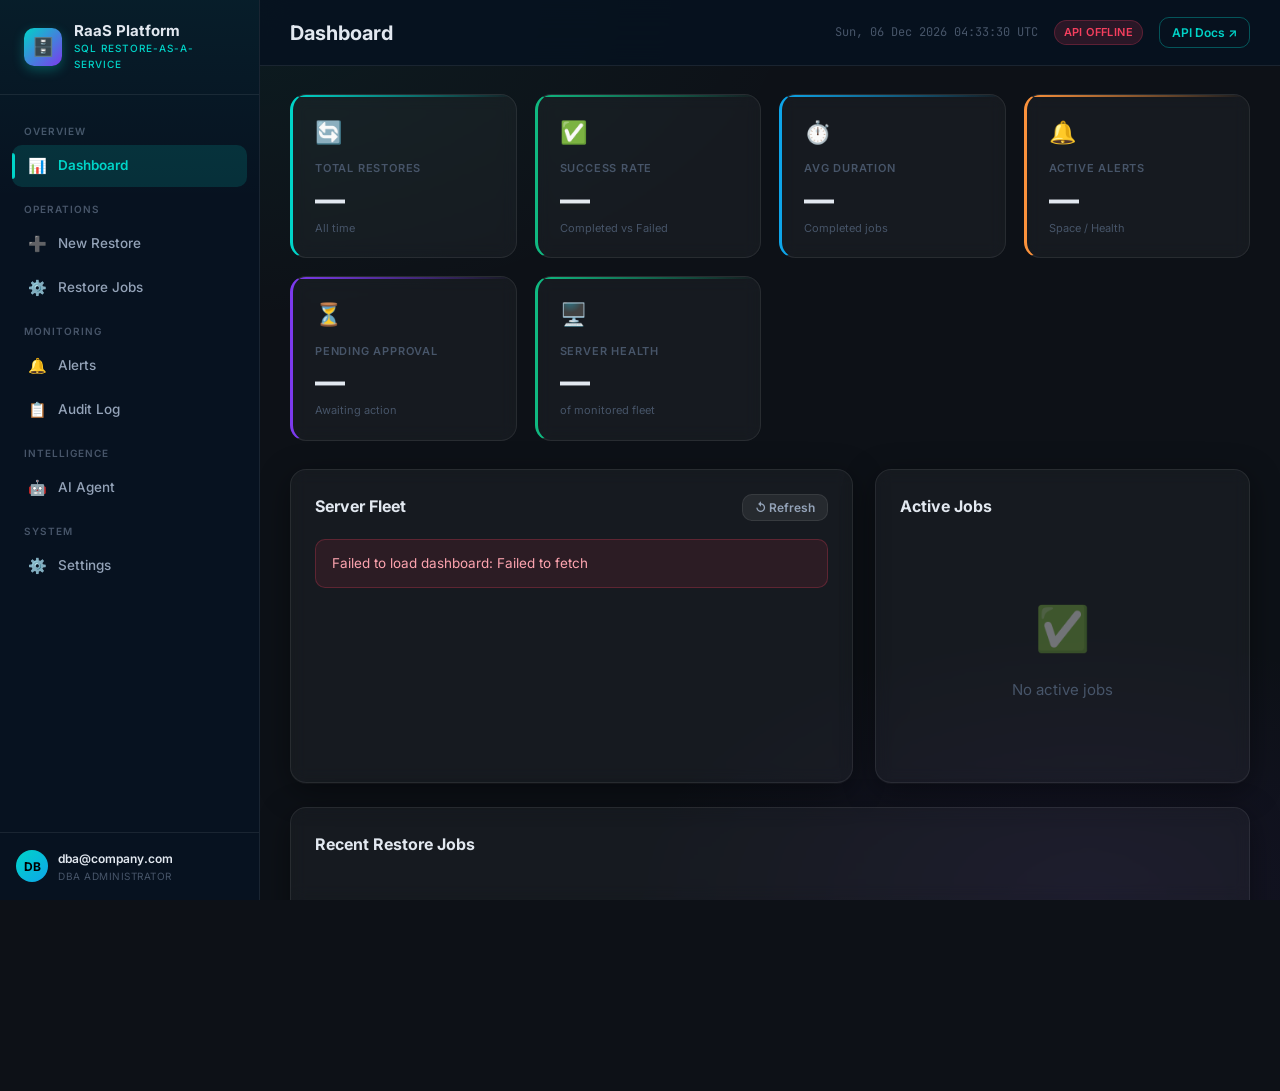
==== ui/index.html @ 1aa1e8b0 "Initial commit - RaaS Framework with FastAPI agent and UI" ====
<!DOCTYPE html>
<html lang="en">
<head>
    <meta charset="UTF-8" />
    <meta name="viewport" content="width=device-width, initial-scale=1.0" />
    <title>RaaS — SQL Restore-as-a-Service</title>
    <link rel="preconnect" href="https://fonts.googleapis.com">
    <link rel="preconnect" href="https://fonts.gstatic.com" crossorigin>
    <link href="https://fonts.googleapis.com/css2?family=Inter:wght@300;400;500;600;700;800&family=JetBrains+Mono:wght@400;500&display=swap" rel="stylesheet">
    <link rel="stylesheet" href="styles.css" />
</head>
<body>
<div id="app">

  <!-- ══ SIDEBAR ═══════════════════════════════════════════════════════════ -->
  <aside id="sidebar">
    <div class="logo">
      <div class="logo-icon">🗄️</div>
      <div class="logo-text">
        <div class="logo-title">RaaS Platform</div>
        <div class="logo-sub">SQL Restore-as-a-Service</div>
      </div>
    </div>

    <nav>
      <div class="nav-section-label">Overview</div>
      <a href="#" data-view="dashboard" class="nav-link active">
        <span class="nav-icon">📊</span> Dashboard
      </a>

      <div class="nav-section-label">Operations</div>
      <a href="#" data-view="new-restore" class="nav-link">
        <span class="nav-icon">➕</span> New Restore
      </a>
      <a href="#" data-view="jobs" class="nav-link">
        <span class="nav-icon">⚙️</span> Restore Jobs
        <span id="pending-badge" class="badge awaitingapproval hidden" style="margin-left:auto;font-size:10px;"></span>
      </a>

      <div class="nav-section-label">Monitoring</div>
      <a href="#" data-view="alerts" class="nav-link">
        <span class="nav-icon">🔔</span> Alerts
        <span id="alert-badge" class="badge critical hidden" style="margin-left:auto;font-size:10px;"></span>
      </a>
      <a href="#" data-view="audit" class="nav-link">
        <span class="nav-icon">📋</span> Audit Log
      </a>

      <div class="nav-section-label">Intelligence</div>
      <a href="#" data-view="agent" class="nav-link">
        <span class="nav-icon">🤖</span> AI Agent
      </a>

      <div class="nav-section-label">System</div>
      <a href="#" data-view="settings" class="nav-link">
        <span class="nav-icon">⚙️</span> Settings
      </a>
    </nav>

    <div class="sidebar-footer">
      <div class="user-avatar-sm">DB</div>
      <div class="sidebar-user-info">
        <div class="sidebar-user-name">dba@company.com</div>
        <div class="sidebar-user-role">DBA Administrator</div>
      </div>
    </div>
  </aside>

  <!-- ══ MAIN ══════════════════════════════════════════════════════════════ -->
  <div id="main">

    <header id="header">
      <div class="header-left">
        <h1 id="view-title">Dashboard</h1>
      </div>
      <div class="header-right">
        <span class="header-time" id="header-clock"></span>
        <span id="api-status" class="badge info">Connecting…</span>
        <a href="http://localhost:8080/docs" target="_blank" class="btn btn-ghost btn-small">API Docs ↗</a>
      </div>
    </header>

    <main id="content">

      <!-- ══ DASHBOARD ════════════════════════════════════════════════════ -->
      <section id="view-dashboard" class="view">

        <div class="kpi-grid">
          <div class="kpi-card accent-teal">
            <div class="kpi-icon">🔄</div>
            <div class="label">Total Restores</div>
            <div class="value" id="kpi-total">—</div>
            <div class="delta">All time</div>
          </div>
          <div class="kpi-card accent-green">
            <div class="kpi-icon">✅</div>
            <div class="label">Success Rate</div>
            <div class="value" id="kpi-success">—</div>
            <div class="delta">Completed vs Failed</div>
          </div>
          <div class="kpi-card accent-sky">
            <div class="kpi-icon">⏱️</div>
            <div class="label">Avg Duration</div>
            <div class="value" id="kpi-duration">—</div>
            <div class="delta">Completed jobs</div>
          </div>
          <div class="kpi-card accent-orange">
            <div class="kpi-icon">🔔</div>
            <div class="label">Active Alerts</div>
            <div class="value" id="kpi-alerts">—</div>
            <div class="delta">Space / Health</div>
          </div>
          <div class="kpi-card accent-violet">
            <div class="kpi-icon">⏳</div>
            <div class="label">Pending Approval</div>
            <div class="value" id="kpi-pending">—</div>
            <div class="delta">Awaiting action</div>
          </div>
          <div class="kpi-card accent-green">
            <div class="kpi-icon">🖥️</div>
            <div class="label">Server Health</div>
            <div class="value" id="kpi-health">—</div>
            <div class="delta">of monitored fleet</div>
          </div>
        </div>

        <div style="display:grid;grid-template-columns:3fr 2fr;gap:22px;">
          <div class="card">
            <div class="card-header">
              Server Fleet
              <button class="btn btn-secondary btn-small" onclick="app.loadDashboard()">↺ Refresh</button>
            </div>
            <div id="server-grid"><div class="empty-state"><div class="spinner"></div></div></div>
          </div>
          <div class="card">
            <div class="card-header">Active Jobs</div>
            <div id="active-jobs-list"><div class="empty-state"><div class="icon">✅</div><p>No active jobs</p></div></div>
          </div>
        </div>

        <div class="card">
          <div class="card-header">Recent Restore Jobs</div>
          <div id="recent-jobs-table"><div class="empty-state"><div class="spinner"></div></div></div>
        </div>

      </section>

      <!-- ══ NEW RESTORE ═════════════════════════════════════════════════ -->
      <section id="view-new-restore" class="view hidden">
        <div class="card">
          <div class="card-header">
            <span>🚀 Submit Restore Request</span>
          </div>
          <div id="restore-form-feedback"></div>
          <form id="restore-form" onsubmit="app.submitRestoreForm(event)">

            <div class="form-row">
              <div class="form-group">
                <label for="source-server">Source Server *</label>
                <select id="source-server" required>
                  <option value="">Select source server…</option>
                </select>
              </div>
              <div class="form-group">
                <label for="target-server">Target Server *</label>
                <select id="target-server" required>
                  <option value="">Select target server…</option>
                </select>
              </div>
            </div>

            <div class="form-row">
              <div class="form-group">
                <label for="database-name">Database Name *</label>
                <input type="text" id="database-name" placeholder="e.g. OrdersDB"
                       pattern="^[A-Za-z0-9_\-]{1,128}$" required />
              </div>
              <div class="form-group">
                <label for="restore-type">Restore Type</label>
                <select id="restore-type">
                  <option value="Full" selected>Full Restore</option>
                  <option value="Differential">Differential</option>
                  <option value="Log">Transaction Log</option>
                </select>
              </div>
            </div>

            <div class="form-row">
              <div class="form-group">
                <label for="schedule-type">Schedule</label>
                <select id="schedule-type" onchange="app.toggleScheduleTime()">
                  <option value="Immediate" selected>Immediate</option>
                  <option value="Scheduled">Scheduled</option>
                </select>
              </div>
              <div class="form-group">
                <label for="scheduled-time">Scheduled Time</label>
                <input type="datetime-local" id="scheduled-time" disabled />
              </div>
            </div>

            <div class="form-group">
              <label for="requestor">Requestor Email *</label>
              <input type="email" id="requestor" value="dba@company.com" required />
            </div>

            <div class="form-group">
              <label for="justification">Business Justification *</label>
              <textarea id="justification" rows="4"
                placeholder="Describe the business reason for this restore (min. 30 characters)…"
                minlength="30" required></textarea>
            </div>

            <div class="gov-checklist-box">
              <div class="gov-checklist-title">📋 Governance Checklist</div>
              <div class="checkbox-wrapper">
                <input type="checkbox" id="gov1" />
                <label for="gov1" style="font-weight:400;color:var(--text-secondary);text-transform:none;letter-spacing:0;">
                  I have verified the target server is in the correct environment tier
                </label>
              </div>
              <div class="checkbox-wrapper">
                <input type="checkbox" id="gov2" />
                <label for="gov2" style="font-weight:400;color:var(--text-secondary);text-transform:none;letter-spacing:0;">
                  A valid change ticket or approval exists for this restore
                </label>
              </div>
              <div class="checkbox-wrapper">
                <input type="checkbox" id="gov3" />
                <label for="gov3" style="font-weight:400;color:var(--text-secondary);text-transform:none;letter-spacing:0;">
                  Impacted teams have been notified of potential downtime
                </label>
              </div>
              <div class="checkbox-wrapper">
                <input type="checkbox" id="gov4" />
                <label for="gov4" style="font-weight:400;color:var(--text-secondary);text-transform:none;letter-spacing:0;">
                  I understand existing target database data may be overwritten
                </label>
              </div>
              <div class="divider"></div>
              <div class="checkbox-wrapper">
                <input type="checkbox" id="overwrite-existing" />
                <label for="overwrite-existing" style="font-weight:500;color:var(--warning);text-transform:none;letter-spacing:0;">
                  ⚠️ Overwrite existing database on target (if present)
                </label>
              </div>
              <div class="checkbox-wrapper">
                <input type="checkbox" id="governance-ack" required />
                <label for="governance-ack" style="font-weight:700;color:var(--teal);text-transform:none;letter-spacing:0;">
                  ✔ I acknowledge and accept all governance requirements above *
                </label>
              </div>
            </div>

            <div class="flex gap-2 mt-2">
              <button type="submit" class="btn btn-primary" id="submit-restore-btn">
                🚀 Submit Restore Request
              </button>
              <button type="button" class="btn btn-secondary" onclick="app.clearForm()">Clear</button>
            </div>
          </form>
        </div>
      </section>

      <!-- ══ JOBS ════════════════════════════════════════════════════════ -->
      <section id="view-jobs" class="view hidden">
        <div class="card">
          <div class="card-header">
            Restore Jobs
            <div class="flex gap-2 items-center">
              <select id="jobs-filter" onchange="app.filterJobs()" style="width:auto;padding:8px 14px;">
                <option value="">All Statuses</option>
                <option value="Pending">Pending</option>
                <option value="AwaitingApproval">Awaiting Approval</option>
                <option value="Approved">Approved</option>
                <option value="Running">Running</option>
                <option value="Completed">Completed</option>
                <option value="Failed">Failed</option>
                <option value="Rejected">Rejected</option>
              </select>
              <button class="btn btn-secondary btn-small" onclick="app.loadJobs()">↺ Refresh</button>
            </div>
          </div>
          <div id="jobs-table-container"><div class="empty-state"><div class="spinner"></div></div></div>
        </div>

        <div id="job-detail-panel" class="card hidden">
          <div class="card-header">
            <span id="job-detail-title">Job Details</span>
            <button class="btn btn-secondary btn-small" onclick="app.closeJobDetail()">✕ Close</button>
          </div>
          <div style="display:grid;grid-template-columns:1fr 1fr;gap:24px;margin-bottom:20px;">
            <div id="job-meta-grid"></div>
            <div id="job-action-panel"></div>
          </div>
          <div id="job-progress-section" class="hidden">
            <label>Restore Progress</label>
            <div class="progress-container">
              <div class="progress-bar" id="job-progress-bar" style="width:0%"></div>
            </div>
            <div id="job-progress-label" class="text-sm text-muted mt-1">0%</div>
          </div>
          <div class="divider"></div>
          <div class="card-title">Execution Logs</div>
          <div class="log-viewer" id="job-log-viewer"></div>
        </div>
      </section>

      <!-- ══ ALERTS ══════════════════════════════════════════════════════ -->
      <section id="view-alerts" class="view hidden">
        <div class="card">
          <div class="card-header">
            Space &amp; Health Alerts
            <div class="flex gap-2 items-center">
              <select id="alerts-filter" onchange="app.filterAlerts()" style="width:auto;padding:8px 14px;">
                <option value="">All Alerts</option>
                <option value="Critical">Critical Only</option>
                <option value="Warning">Warnings Only</option>
                <option value="false">Unacknowledged</option>
              </select>
              <button class="btn btn-secondary btn-small" onclick="app.loadAlerts()">↺ Refresh</button>
            </div>
          </div>
          <div id="alerts-container"><div class="empty-state"><div class="spinner"></div></div></div>
        </div>
      </section>

      <!-- ══ AUDIT LOG ════════════════════════════════════════════════════ -->
      <section id="view-audit" class="view hidden">
        <div class="card">
          <div class="card-header">
            Audit Log
            <div class="flex gap-2 items-center">
              <input type="text" id="audit-search" placeholder="Search by job ID, actor or action…"
                     style="width:280px;" oninput="app.filterAuditLog()" />
              <button class="btn btn-secondary btn-small" onclick="app.loadAuditLog()">↺ Refresh</button>
            </div>
          </div>
          <div id="audit-table-container"><div class="empty-state"><div class="spinner"></div></div></div>
        </div>
      </section>

      <!-- ══ AI AGENT ═════════════════════════════════════════════════════ -->
      <section id="view-agent" class="view hidden">
        <div class="card">
          <div class="card-header">🤖 AI Agent — Restore Analyzer</div>
          <p style="color:var(--text-muted);margin-bottom:20px;font-size:13.5px;line-height:1.7;">
            Describe your restore scenario in plain English. The agent will detect intent, 
            score governance risk, identify flags, and recommend the appropriate workflow.
          </p>
          <div class="agent-query-box">
            <textarea id="agent-query" rows="4"
              placeholder="e.g. 'I need to restore OrdersDB from production to UAT for the QA sprint refresh. It's urgent and needs to run immediately…'"
              style="background:transparent;border:none;padding:0;font-size:14px;resize:none;width:100%;"></textarea>
          </div>
          <button class="btn btn-primary" onclick="app.runAgentAnalysis()">
            🔍 &nbsp;Analyze Request
          </button>
        </div>
        <div id="agent-result" class="hidden">
          <div class="card">
            <div class="card-header">Analysis Result</div>
            <div id="agent-result-content"></div>
          </div>
        </div>
      </section>

      <!-- ══ SETTINGS ═════════════════════════════════════════════════════ -->
      <section id="view-settings" class="view hidden">
        <div class="card">
          <div class="card-header">Settings</div>
          <div class="form-group">
            <label>API Endpoint</label>
            <input type="text" id="setting-api-url" value="http://localhost:8080" />
          </div>
          <div class="form-group">
            <label>Poll Interval (seconds)</label>
            <input type="text" id="setting-poll-interval" value="5" />
          </div>
          <div class="form-group">
            <label>Current User Email</label>
            <input type="email" id="setting-user" value="dba@company.com" />
          </div>
          <button class="btn btn-primary" onclick="app.saveSettings()">💾 Save Settings</button>
        </div>
        <div class="card">
          <div class="card-header">About</div>
          <p class="text-muted">RaaS Framework <span class="highlight">v1.0.0</span> — SQL Restore-as-a-Service Platform</p>
          <p class="text-muted mt-1">AI-assisted governance · PowerShell orchestration · FastAPI backend</p>
        </div>
      </section>

    </main>
  </div><!-- /main -->
</div><!-- /app -->

<!-- ══ APPROVAL MODAL ═══════════════════════════════════════════════════════ -->
<div id="approval-modal" class="modal-overlay hidden">
  <div class="modal-box">
    <div class="card-header" style="margin-bottom:16px;">
      🔐 Governance Approval
      <button class="btn btn-secondary btn-small" onclick="app.closeApprovalModal()">✕</button>
    </div>
    <div id="approval-job-info" class="mb-2" style="color:var(--text-muted);font-size:13px;line-height:1.7;"></div>
    <div class="form-group">
      <label for="approver-name">Your Name / Email</label>
      <input type="email" id="approver-name" value="dba@company.com" />
    </div>
    <div class="form-group">
      <label for="approval-notes">Notes</label>
      <textarea id="approval-notes" rows="3" placeholder="Approval comments or rejection reason…"></textarea>
    </div>
    <div class="flex gap-2">
      <button class="btn btn-success" onclick="app.submitApproval(true)">✅ Approve</button>
      <button class="btn btn-danger" onclick="app.submitApproval(false)">❌ Reject</button>
    </div>
  </div>
</div>

<script src="app.js"></script>
<script>
  // Live clock in header
  function updateClock() {
    const el = document.getElementById('header-clock');
    if (el) el.textContent = new Date().toUTCString().replace(' GMT','') + ' UTC';
  }
  updateClock();
  setInterval(updateClock, 1000);
</script>
</body>
</html>
---- ui/styles.css ----
/*
================================================================================
  RaaS Framework — Deep Teal / Slate Enterprise Theme
  
  Palette:
    Background      : #0d1117 → #0a1628  (deep slate-navy gradient)
    Sidebar         : #071220            (ultra-deep navy)
    Cards           : rgba(255,255,255,0.04) + blur (glassmorphism)
    Accent Primary  : #00d4c8            (vivid teal/cyan)
    Accent Secondary: #0ea5e9            (sky blue)
    Gradient        : #00d4c8 → #7c3aed  (teal → violet)
    Success         : #10b981            (emerald)
    Danger          : #f43f5e            (rose)
    Warning         : #fb923c            (orange)
    Text Primary    : #e2e8f0
    Text Secondary  : #94a3b8
================================================================================
*/

@import url('https://fonts.googleapis.com/css2?family=Inter:wght@300;400;500;600;700;800&family=JetBrains+Mono:wght@400;500&display=swap');

* { margin: 0; padding: 0; box-sizing: border-box; }

:root {
    --bg-base:       #0d1117;
    --bg-deep:       #071220;
    --bg-card:       rgba(255, 255, 255, 0.04);
    --bg-card-hover: rgba(255, 255, 255, 0.07);
    --bg-input:      rgba(255, 255, 255, 0.06);
    --border:        rgba(255, 255, 255, 0.08);
    --border-bright: rgba(0, 212, 200, 0.35);

    --teal:          #00d4c8;
    --teal-dim:      rgba(0, 212, 200, 0.15);
    --teal-glow:     rgba(0, 212, 200, 0.08);
    --sky:           #0ea5e9;
    --violet:        #7c3aed;

    --success:       #10b981;
    --danger:        #f43f5e;
    --warning:       #fb923c;
    --info:          #0ea5e9;

    --text-primary:   #e2e8f0;
    --text-secondary: #94a3b8;
    --text-muted:     #475569;

    --sidebar-width:  260px;
    --header-height:  66px;

    --radius-sm:  6px;
    --radius-md:  10px;
    --radius-lg:  16px;
    --radius-xl:  22px;

    --shadow-card: 0 8px 32px rgba(0,0,0,0.4), 0 1px 0 rgba(255,255,255,0.05);
    --shadow-glow: 0 0 24px rgba(0, 212, 200, 0.18);
}

/* ─── Base ───────────────────────────────────────────────────────────────── */

html, body {
    height: 100%;
    font-family: 'Inter', -apple-system, BlinkMacSystemFont, 'Segoe UI', sans-serif;
    background: var(--bg-base);
    background-image:
        radial-gradient(ellipse 80% 60% at 15% 0%, rgba(0,212,200,0.06) 0%, transparent 60%),
        radial-gradient(ellipse 60% 50% at 85% 100%, rgba(124,58,237,0.07) 0%, transparent 60%);
    background-attachment: fixed;
    color: var(--text-primary);
    font-size: 14px;
    line-height: 1.6;
    overflow-x: hidden;
}

/* ─── Layout ─────────────────────────────────────────────────────────────── */

#app { display: flex; min-height: 100vh; }

/* ─── Sidebar ────────────────────────────────────────────────────────────── */

#sidebar {
    width: var(--sidebar-width);
    background: var(--bg-deep);
    border-right: 1px solid var(--border);
    display: flex;
    flex-direction: column;
    position: fixed;
    left: 0; top: 0; bottom: 0;
    z-index: 100;
    overflow: hidden;
}

#sidebar::before {
    content: '';
    position: absolute;
    top: 0; left: 0; right: 0;
    height: 200px;
    background: linear-gradient(180deg, rgba(0,212,200,0.06) 0%, transparent 100%);
    pointer-events: none;
}

.logo {
    padding: 22px 24px;
    border-bottom: 1px solid var(--border);
    display: flex;
    align-items: center;
    gap: 12px;
    position: relative;
}

.logo-icon {
    width: 38px; height: 38px;
    background: linear-gradient(135deg, var(--teal), var(--violet));
    border-radius: var(--radius-md);
    display: flex; align-items: center; justify-content: center;
    font-size: 18px;
    flex-shrink: 0;
    box-shadow: 0 4px 12px rgba(0,212,200,0.3);
}

.logo-text {
    display: flex; flex-direction: column;
}

.logo-title {
    font-size: 15px; font-weight: 700;
    color: var(--text-primary);
    line-height: 1.2;
}

.logo-sub {
    font-size: 10px; font-weight: 500;
    color: var(--teal);
    text-transform: uppercase;
    letter-spacing: 1px;
}

#sidebar nav {
    flex: 1;
    padding: 16px 12px;
    overflow-y: auto;
    display: flex;
    flex-direction: column;
    gap: 2px;
}

.nav-section-label {
    font-size: 10px; font-weight: 600;
    text-transform: uppercase; letter-spacing: 1px;
    color: var(--text-muted);
    padding: 12px 12px 4px;
}

#sidebar nav a {
    display: flex;
    align-items: center;
    gap: 10px;
    padding: 10px 14px;
    color: var(--text-secondary);
    text-decoration: none;
    border-radius: var(--radius-md);
    font-weight: 500;
    font-size: 13.5px;
    transition: all 0.18s ease;
    position: relative;
    overflow: hidden;
}

#sidebar nav a:hover {
    background: var(--bg-card-hover);
    color: var(--text-primary);
}

#sidebar nav a.active {
    background: var(--teal-dim);
    color: var(--teal);
    font-weight: 600;
}

#sidebar nav a.active::before {
    content: '';
    position: absolute;
    left: 0; top: 20%; bottom: 20%;
    width: 3px;
    background: var(--teal);
    border-radius: 0 3px 3px 0;
}

.nav-icon {
    width: 22px; height: 22px;
    display: flex; align-items: center; justify-content: center;
    font-size: 15px; flex-shrink: 0;
}

.sidebar-footer {
    padding: 16px;
    border-top: 1px solid var(--border);
    display: flex;
    align-items: center;
    gap: 10px;
}

.user-avatar-sm {
    width: 32px; height: 32px;
    border-radius: 50%;
    background: linear-gradient(135deg, var(--teal), var(--sky));
    display: flex; align-items: center; justify-content: center;
    font-size: 12px; font-weight: 700; color: #000;
    flex-shrink: 0;
}

.sidebar-user-info { flex: 1; overflow: hidden; }
.sidebar-user-name  { font-size: 12px; font-weight: 600; color: var(--text-primary); white-space: nowrap; overflow: hidden; text-overflow: ellipsis; }
.sidebar-user-role  { font-size: 10px; color: var(--text-muted); text-transform: uppercase; letter-spacing: 0.5px; }

/* ─── Header ─────────────────────────────────────────────────────────────── */

#main { margin-left: var(--sidebar-width); flex: 1; display: flex; flex-direction: column; min-height: 100vh; }

#header {
    height: var(--header-height);
    background: rgba(7, 18, 32, 0.85);
    backdrop-filter: blur(16px);
    -webkit-backdrop-filter: blur(16px);
    border-bottom: 1px solid var(--border);
    display: flex; align-items: center; justify-content: space-between;
    padding: 0 30px;
    position: sticky; top: 0; z-index: 50;
}

.header-left { display: flex; align-items: center; gap: 12px; }

#header h1 {
    font-size: 20px; font-weight: 700;
    color: var(--text-primary);
}

.breadcrumb {
    font-size: 12px; color: var(--text-muted);
    display: flex; align-items: center; gap: 6px;
}

.breadcrumb::before { content: '/'; color: var(--border); }

.header-right { display: flex; align-items: center; gap: 16px; }

.header-time {
    font-size: 12px; color: var(--text-muted);
    font-family: 'JetBrains Mono', monospace;
}

/* ─── Content Area ───────────────────────────────────────────────────────── */

#content { flex: 1; padding: 28px 30px; overflow-y: auto; }

/* ─── Cards ──────────────────────────────────────────────────────────────── */

.card {
    background: var(--bg-card);
    border: 1px solid var(--border);
    border-radius: var(--radius-lg);
    padding: 24px;
    margin-bottom: 24px;
    box-shadow: var(--shadow-card);
    backdrop-filter: blur(8px);
    -webkit-backdrop-filter: blur(8px);
    transition: border-color 0.2s;
}

.card:hover { border-color: rgba(255,255,255,0.12); }

.card-header {
    font-size: 16px; font-weight: 700;
    margin-bottom: 18px;
    color: var(--text-primary);
    display: flex; align-items: center; justify-content: space-between;
}

.card-title {
    font-size: 14px; font-weight: 600;
    margin-bottom: 10px;
    color: var(--text-secondary);
    text-transform: uppercase;
    letter-spacing: 0.5px;
}

/* ─── KPI Grid ───────────────────────────────────────────────────────────── */

.kpi-grid {
    display: grid;
    grid-template-columns: repeat(auto-fit, minmax(200px, 1fr));
    gap: 18px;
    margin-bottom: 28px;
}

.kpi-card {
    background: var(--bg-card);
    border: 1px solid var(--border);
    border-radius: var(--radius-lg);
    padding: 20px 22px;
    display: flex; flex-direction: column; gap: 6px;
    transition: all 0.2s ease;
    backdrop-filter: blur(8px);
    position: relative;
    overflow: hidden;
}

.kpi-card::after {
    content: '';
    position: absolute;
    top: 0; left: 0; right: 0;
    height: 2px;
}

.kpi-card:hover { transform: translateY(-3px); box-shadow: var(--shadow-glow); border-color: var(--border-bright); }

.kpi-card .kpi-icon {
    font-size: 22px; margin-bottom: 4px;
}

.kpi-card .label {
    font-size: 11px; font-weight: 600;
    color: var(--text-muted);
    text-transform: uppercase; letter-spacing: 0.8px;
}

.kpi-card .value {
    font-size: 30px; font-weight: 800;
    color: var(--text-primary);
    line-height: 1;
}

.kpi-card .delta {
    font-size: 11px; color: var(--text-muted);
}

.kpi-card.accent-teal   { border-left: 3px solid var(--teal); }
.kpi-card.accent-teal::after   { background: linear-gradient(90deg, var(--teal), transparent); }
.kpi-card.accent-sky    { border-left: 3px solid var(--sky); }
.kpi-card.accent-sky::after    { background: linear-gradient(90deg, var(--sky), transparent); }
.kpi-card.accent-green  { border-left: 3px solid var(--success); }
.kpi-card.accent-green::after  { background: linear-gradient(90deg, var(--success), transparent); }
.kpi-card.accent-orange { border-left: 3px solid var(--warning); }
.kpi-card.accent-orange::after { background: linear-gradient(90deg, var(--warning), transparent); }
.kpi-card.accent-rose   { border-left: 3px solid var(--danger); }
.kpi-card.accent-rose::after   { background: linear-gradient(90deg, var(--danger), transparent); }
.kpi-card.accent-violet { border-left: 3px solid var(--violet); }
.kpi-card.accent-violet::after { background: linear-gradient(90deg, var(--violet), transparent); }

/* ─── Tables ─────────────────────────────────────────────────────────────── */

table {
    width: 100%;
    border-collapse: collapse;
    border-radius: var(--radius-md);
    overflow: hidden;
}

thead th {
    background: rgba(255,255,255,0.04);
    color: var(--text-muted);
    padding: 12px 16px;
    text-align: left;
    font-weight: 600;
    font-size: 11px;
    text-transform: uppercase;
    letter-spacing: 0.8px;
    border-bottom: 1px solid var(--border);
}

tbody tr {
    border-bottom: 1px solid rgba(255,255,255,0.04);
    transition: background 0.15s;
}

tbody tr:hover { background: var(--bg-card-hover); }

tbody tr:last-child { border-bottom: none; }

tbody td {
    padding: 13px 16px;
    color: var(--text-primary);
    font-size: 13px;
}

/* ─── Badges ─────────────────────────────────────────────────────────────── */

.badge {
    display: inline-flex; align-items: center; gap: 4px;
    padding: 3px 9px;
    border-radius: 20px;
    font-size: 11px; font-weight: 600;
    text-transform: uppercase; letter-spacing: 0.4px;
}

.badge.pending         { background: rgba(148,163,184,0.15); color: #94a3b8; border: 1px solid rgba(148,163,184,0.2); }
.badge.approved        { background: rgba(16,185,129,0.15);  color: #10b981; border: 1px solid rgba(16,185,129,0.25); }
.badge.running         { background: rgba(0,212,200,0.15);   color: var(--teal); border: 1px solid rgba(0,212,200,0.3); animation: pulse-teal 2s infinite; }
.badge.completed       { background: rgba(16,185,129,0.15);  color: #10b981; border: 1px solid rgba(16,185,129,0.25); }
.badge.failed          { background: rgba(244,63,94,0.15);   color: var(--danger); border: 1px solid rgba(244,63,94,0.25); }
.badge.rejected        { background: rgba(244,63,94,0.12);   color: #fb7185; border: 1px solid rgba(244,63,94,0.2); }
.badge.awaitingapproval { background: rgba(251,146,60,0.15); color: var(--warning); border: 1px solid rgba(251,146,60,0.25); }
.badge.cancelled       { background: rgba(100,116,139,0.15); color: #64748b; border: 1px solid rgba(100,116,139,0.2); }

.badge.critical { background: rgba(244,63,94,0.15);   color: var(--danger); border: 1px solid rgba(244,63,94,0.25); }
.badge.warning  { background: rgba(251,146,60,0.15);  color: var(--warning); border: 1px solid rgba(251,146,60,0.25); }
.badge.info     { background: rgba(14,165,233,0.15);  color: var(--sky); border: 1px solid rgba(14,165,233,0.25); }
.badge.success  { background: rgba(16,185,129,0.15);  color: var(--success); border: 1px solid rgba(16,185,129,0.25); }

.badge.healthy  { background: rgba(16,185,129,0.15);  color: var(--success); border: 1px solid rgba(16,185,129,0.25); }
.badge.degraded { background: rgba(251,146,60,0.15);  color: var(--warning); border: 1px solid rgba(251,146,60,0.25); }
.badge.offline  { background: rgba(244,63,94,0.15);   color: var(--danger);  border: 1px solid rgba(244,63,94,0.25); }

@keyframes pulse-teal {
    0%, 100% { box-shadow: 0 0 0 0 rgba(0,212,200,0.3); }
    50%       { box-shadow: 0 0 0 4px rgba(0,212,200,0); }
}

/* ─── Buttons ────────────────────────────────────────────────────────────── */

button, .btn {
    padding: 9px 18px;
    border-radius: var(--radius-md);
    border: none;
    font-weight: 600; font-size: 13px;
    cursor: pointer;
    transition: all 0.18s ease;
    display: inline-flex; align-items: center; gap: 7px;
    text-decoration: none;
    font-family: inherit;
    white-space: nowrap;
}

.btn-primary {
    background: linear-gradient(135deg, var(--teal), var(--sky));
    color: #000;
    box-shadow: 0 4px 14px rgba(0,212,200,0.3);
}
.btn-primary:hover { box-shadow: 0 6px 20px rgba(0,212,200,0.45); transform: translateY(-1px); }

.btn-success {
    background: linear-gradient(135deg, #10b981, #059669);
    color: #fff;
    box-shadow: 0 4px 12px rgba(16,185,129,0.3);
}
.btn-success:hover { box-shadow: 0 6px 18px rgba(16,185,129,0.4); transform: translateY(-1px); }

.btn-danger {
    background: linear-gradient(135deg, #f43f5e, #dc2626);
    color: #fff;
    box-shadow: 0 4px 12px rgba(244,63,94,0.3);
}
.btn-danger:hover { box-shadow: 0 6px 18px rgba(244,63,94,0.4); transform: translateY(-1px); }

.btn-secondary {
    background: var(--bg-card-hover);
    color: var(--text-secondary);
    border: 1px solid var(--border);
}
.btn-secondary:hover { background: rgba(255,255,255,0.1); color: var(--text-primary); border-color: rgba(255,255,255,0.15); }

.btn-ghost {
    background: transparent;
    color: var(--teal);
    border: 1px solid var(--border-bright);
}
.btn-ghost:hover { background: var(--teal-dim); }

.btn-small { padding: 5px 12px; font-size: 12px; }
.btn-icon  { padding: 8px; width: 34px; height: 34px; justify-content: center; }

button:disabled, .btn:disabled { opacity: 0.4; cursor: not-allowed; transform: none; box-shadow: none; }

/* ─── Forms ──────────────────────────────────────────────────────────────── */

.form-group { margin-bottom: 20px; }

label {
    display: block;
    margin-bottom: 7px;
    font-weight: 600; font-size: 12px;
    color: var(--text-secondary);
    text-transform: uppercase; letter-spacing: 0.5px;
}

input[type="text"],
input[type="email"],
input[type="datetime-local"],
select,
textarea {
    width: 100%;
    padding: 10px 14px;
    background: var(--bg-input);
    border: 1px solid var(--border);
    border-radius: var(--radius-md);
    color: var(--text-primary);
    font-size: 13.5px;
    font-family: inherit;
    transition: border 0.2s, background 0.2s, box-shadow 0.2s;
}

input:focus, select:focus, textarea:focus {
    outline: none;
    border-color: var(--teal);
    background: rgba(0,212,200,0.04);
    box-shadow: 0 0 0 3px rgba(0,212,200,0.1);
}

select { cursor: pointer; }
select option { background: #0d1117; color: var(--text-primary); }

textarea { resize: vertical; min-height: 90px; }

input::placeholder, textarea::placeholder { color: var(--text-muted); }

.checkbox-wrapper {
    display: flex; align-items: flex-start; gap: 10px;
    margin-bottom: 12px; padding: 10px 12px;
    border-radius: var(--radius-sm);
    transition: background 0.15s;
}
.checkbox-wrapper:hover { background: var(--bg-card-hover); }

input[type="checkbox"] {
    width: 16px; height: 16px; margin-top: 2px;
    cursor: pointer; accent-color: var(--teal);
    flex-shrink: 0;
}

.form-row { display: grid; grid-template-columns: 1fr 1fr; gap: 20px; }
.form-row-3 { display: grid; grid-template-columns: 1fr 1fr 1fr; gap: 20px; }
.form-row-full { grid-column: 1 / -1; }

/* ─── Progress Bar ───────────────────────────────────────────────────────── */

.progress-container {
    background: rgba(255,255,255,0.07);
    border-radius: 999px;
    height: 8px;
    overflow: hidden;
    margin: 10px 0;
}

.progress-bar {
    height: 100%;
    background: linear-gradient(90deg, var(--teal), var(--sky));
    border-radius: 999px;
    transition: width 0.4s ease;
    box-shadow: 0 0 8px rgba(0,212,200,0.5);
}

/* ─── Alerts ─────────────────────────────────────────────────────────────── */

.alert {
    padding: 13px 16px;
    border-radius: var(--radius-md);
    margin-bottom: 16px;
    font-size: 13.5px;
    border: 1px solid;
}

.alert.info    { background: rgba(14,165,233,0.1);  border-color: rgba(14,165,233,0.25);  color: #7dd3fc; }
.alert.success { background: rgba(16,185,129,0.1);  border-color: rgba(16,185,129,0.25);  color: #6ee7b7; }
.alert.warning { background: rgba(251,146,60,0.1);  border-color: rgba(251,146,60,0.25);  color: #fdba74; }
.alert.danger  { background: rgba(244,63,94,0.1);   border-color: rgba(244,63,94,0.25);   color: #fda4af; }

/* ─── Log Viewer ─────────────────────────────────────────────────────────── */

.log-viewer {
    background: rgba(0,0,0,0.35);
    border: 1px solid var(--border);
    border-radius: var(--radius-md);
    padding: 16px;
    max-height: 380px;
    overflow-y: auto;
    font-family: 'JetBrains Mono', 'Consolas', monospace;
    font-size: 11.5px;
    line-height: 1.9;
}

.log-entry { display: flex; gap: 10px; margin-bottom: 3px; }
.log-entry .timestamp { color: var(--text-muted); flex-shrink: 0; font-size: 10.5px; padding-top: 1px; }
.log-entry .level { font-weight: 700; flex-shrink: 0; width: 46px; font-size: 10.5px; }
.log-entry .level.INFO  { color: var(--teal); }
.log-entry .level.WARN  { color: var(--warning); }
.log-entry .level.ERROR { color: var(--danger); }
.log-entry .level.DEBUG { color: var(--text-muted); }
.log-entry .message { color: var(--text-secondary); flex: 1; }

/* ─── Server Card ────────────────────────────────────────────────────────── */

.server-card {
    padding: 14px 16px;
    border: 1px solid var(--border);
    border-radius: var(--radius-md);
    background: rgba(255,255,255,0.03);
    margin-bottom: 10px;
    transition: all 0.15s;
}
.server-card:hover { background: var(--bg-card-hover); border-color: rgba(255,255,255,0.12); }

.server-card-header { display: flex; justify-content: space-between; align-items: center; margin-bottom: 10px; }
.server-name { font-weight: 700; font-size: 13.5px; color: var(--text-primary); }
.server-meta { font-size: 11px; color: var(--text-muted); margin-bottom: 8px; }
.server-stats { display: grid; grid-template-columns: repeat(3, 1fr); gap: 6px; font-size: 11.5px; }
.stat-item .stat-label { color: var(--text-muted); font-size: 10px; text-transform: uppercase; letter-spacing: 0.5px; }
.stat-item .stat-val   { font-weight: 700; color: var(--text-primary); margin-top: 1px; }

/* ─── Modal ──────────────────────────────────────────────────────────────── */

.modal-overlay {
    position: fixed; inset: 0; z-index: 999;
    background: rgba(0,0,0,0.7);
    backdrop-filter: blur(4px);
    display: flex; align-items: center; justify-content: center;
}

.modal-box {
    background: #111827;
    border: 1px solid rgba(0,212,200,0.2);
    border-radius: var(--radius-xl);
    padding: 28px;
    width: 520px; max-width: 95vw;
    box-shadow: 0 24px 64px rgba(0,0,0,0.6), var(--shadow-glow);
}

/* ─── Governance Checklist Box ───────────────────────────────────────────── */

.gov-checklist-box {
    background: rgba(0, 212, 200, 0.04);
    border: 1px solid rgba(0, 212, 200, 0.2);
    border-radius: var(--radius-md);
    padding: 18px 20px;
    margin-bottom: 20px;
}

.gov-checklist-title {
    font-size: 13px; font-weight: 700;
    color: var(--teal);
    margin-bottom: 14px;
    display: flex; align-items: center; gap: 8px;
}

/* ─── Agent Box ──────────────────────────────────────────────────────────── */

.agent-query-box {
    background: rgba(0,0,0,0.3);
    border: 1px solid rgba(0,212,200,0.2);
    border-radius: var(--radius-lg);
    padding: 20px 22px;
    margin-bottom: 20px;
    position: relative;
}

.agent-query-box::before {
    content: '⬡ AI';
    position: absolute; top: -10px; left: 18px;
    background: linear-gradient(135deg, var(--teal), var(--sky));
    color: #000; font-size: 10px; font-weight: 800;
    padding: 2px 10px; border-radius: 20px; letter-spacing: 1px;
}

.analysis-grid {
    display: grid; grid-template-columns: 1fr 1fr; gap: 16px; margin-bottom: 20px;
}

.analysis-cell {
    background: rgba(255,255,255,0.03);
    border: 1px solid var(--border);
    border-radius: var(--radius-md);
    padding: 14px 16px;
}

.analysis-cell .cell-label { font-size: 10px; font-weight: 600; text-transform: uppercase; letter-spacing: 0.8px; color: var(--text-muted); margin-bottom: 6px; }
.analysis-cell .cell-val   { font-size: 15px; font-weight: 700; color: var(--text-primary); }

/* ─── Empty State ────────────────────────────────────────────────────────── */

.empty-state {
    text-align: center; padding: 56px 20px;
    color: var(--text-muted);
}

.empty-state .icon { font-size: 44px; margin-bottom: 14px; opacity: 0.4; }
.empty-state p { font-size: 15px; }

/* ─── Spinner ────────────────────────────────────────────────────────────── */

.spinner {
    display: inline-block;
    width: 20px; height: 20px;
    border: 2px solid rgba(0,212,200,0.2);
    border-top-color: var(--teal);
    border-radius: 50%;
    animation: spin 0.7s linear infinite;
}

@keyframes spin { to { transform: rotate(360deg); } }

/* ─── Scrollbar ──────────────────────────────────────────────────────────── */

::-webkit-scrollbar { width: 6px; height: 6px; }
::-webkit-scrollbar-track { background: transparent; }
::-webkit-scrollbar-thumb { background: rgba(255,255,255,0.1); border-radius: 3px; }
::-webkit-scrollbar-thumb:hover { background: rgba(0,212,200,0.3); }

/* ─── Utilities ──────────────────────────────────────────────────────────── */

.hidden  { display: none !important; }
.flex    { display: flex; }
.flex-col { flex-direction: column; }
.items-center   { align-items: center; }
.justify-between { justify-content: space-between; }
.gap-2   { gap: 12px; }
.gap-3   { gap: 18px; }
.mt-1    { margin-top: 8px; }
.mt-2    { margin-top: 16px; }
.mb-1    { margin-bottom: 8px; }
.mb-2    { margin-bottom: 16px; }
.text-sm { font-size: 12px; }
.text-xs { font-size: 11px; }
.text-muted   { color: var(--text-muted); }
.text-teal    { color: var(--teal); }
.text-success { color: var(--success); }
.text-danger  { color: var(--danger); }
.text-warning { color: var(--warning); }
.font-mono    { font-family: 'JetBrains Mono', monospace; }
.font-bold    { font-weight: 700; }
.text-center  { text-align: center; }

/* ─── Divider ────────────────────────────────────────────────────────────── */

.divider { height: 1px; background: var(--border); margin: 20px 0; }

/* ─── Teal highlight text ────────────────────────────────────────────────── */

.highlight {
    background: linear-gradient(135deg, var(--teal), var(--sky));
    -webkit-background-clip: text;
    -webkit-text-fill-color: transparent;
    background-clip: text;
    font-weight: 800;
}

/* ─── Responsive ─────────────────────────────────────────────────────────── */
@media (max-width: 900px) {
    .form-row, .form-row-3 { grid-template-columns: 1fr; }
    .kpi-grid { grid-template-columns: repeat(2, 1fr); }
}
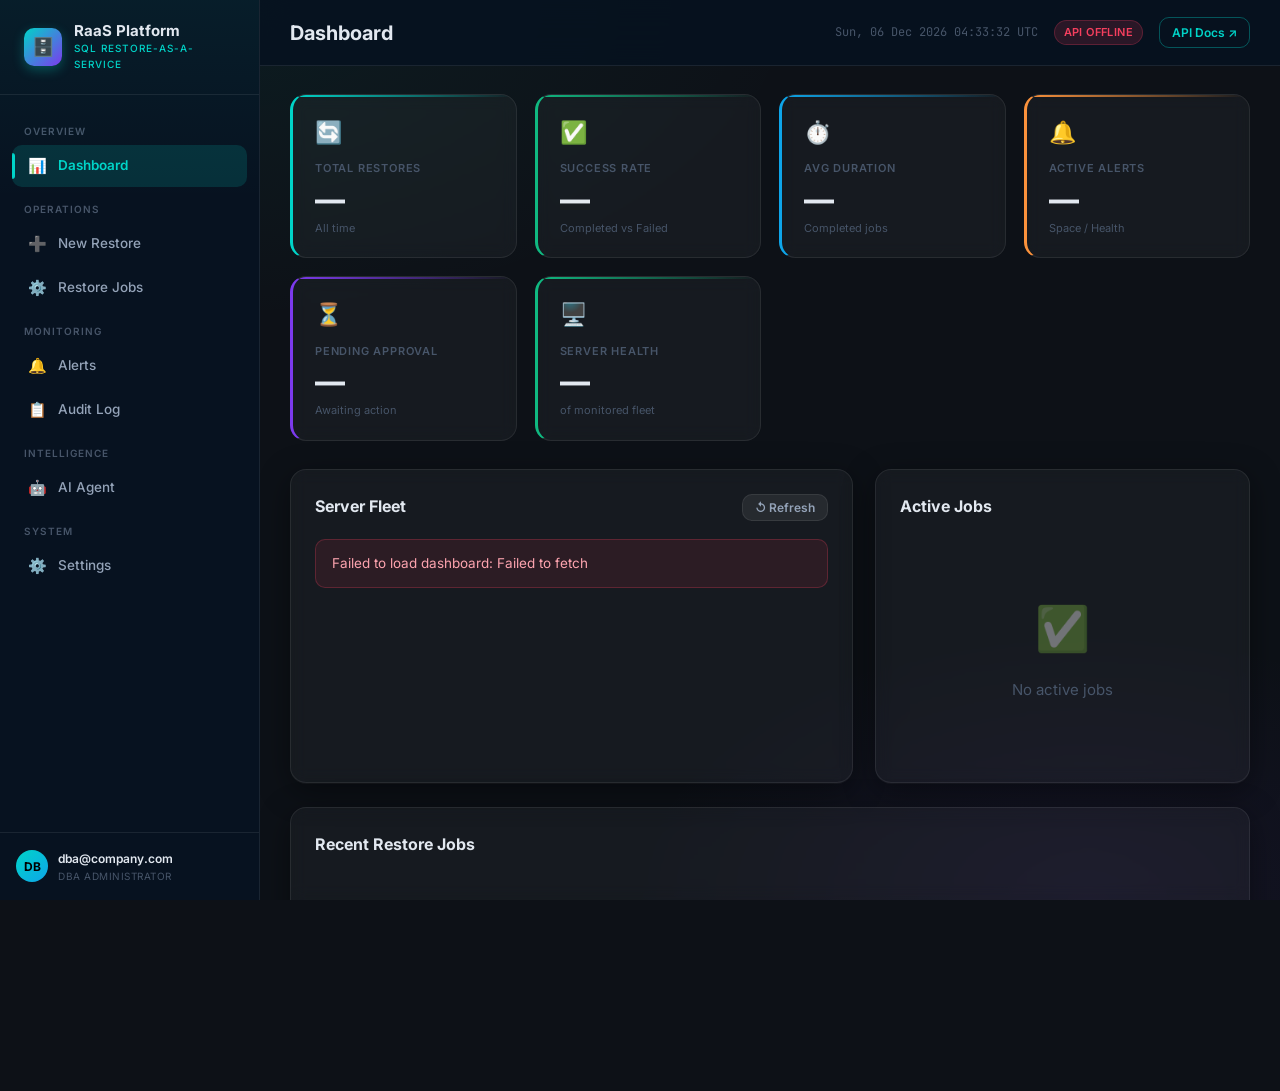
==== commit 7e6a7832: "Update API URL to Render deployment" ====
--- a/ui/index.html
+++ b/ui/index.html
@@ -76,7 +76,7 @@
       <div class="header-right">
         <span class="header-time" id="header-clock"></span>
         <span id="api-status" class="badge info">Connecting…</span>
-        <a href="http://localhost:8080/docs" target="_blank" class="btn btn-ghost btn-small">API Docs ↗</a>
+        <a href="https://raas-api.onrender.com/docs" target="_blank" class="btn btn-ghost btn-small">API Docs ↗</a>
       </div>
     </header>
 
@@ -371,7 +371,7 @@
           <div class="card-header">Settings</div>
           <div class="form-group">
             <label>API Endpoint</label>
-            <input type="text" id="setting-api-url" value="http://localhost:8080" />
+            <input type="text" id="setting-api-url" value="https://raas-api.onrender.com" />
           </div>
           <div class="form-group">
             <label>Poll Interval (seconds)</label>
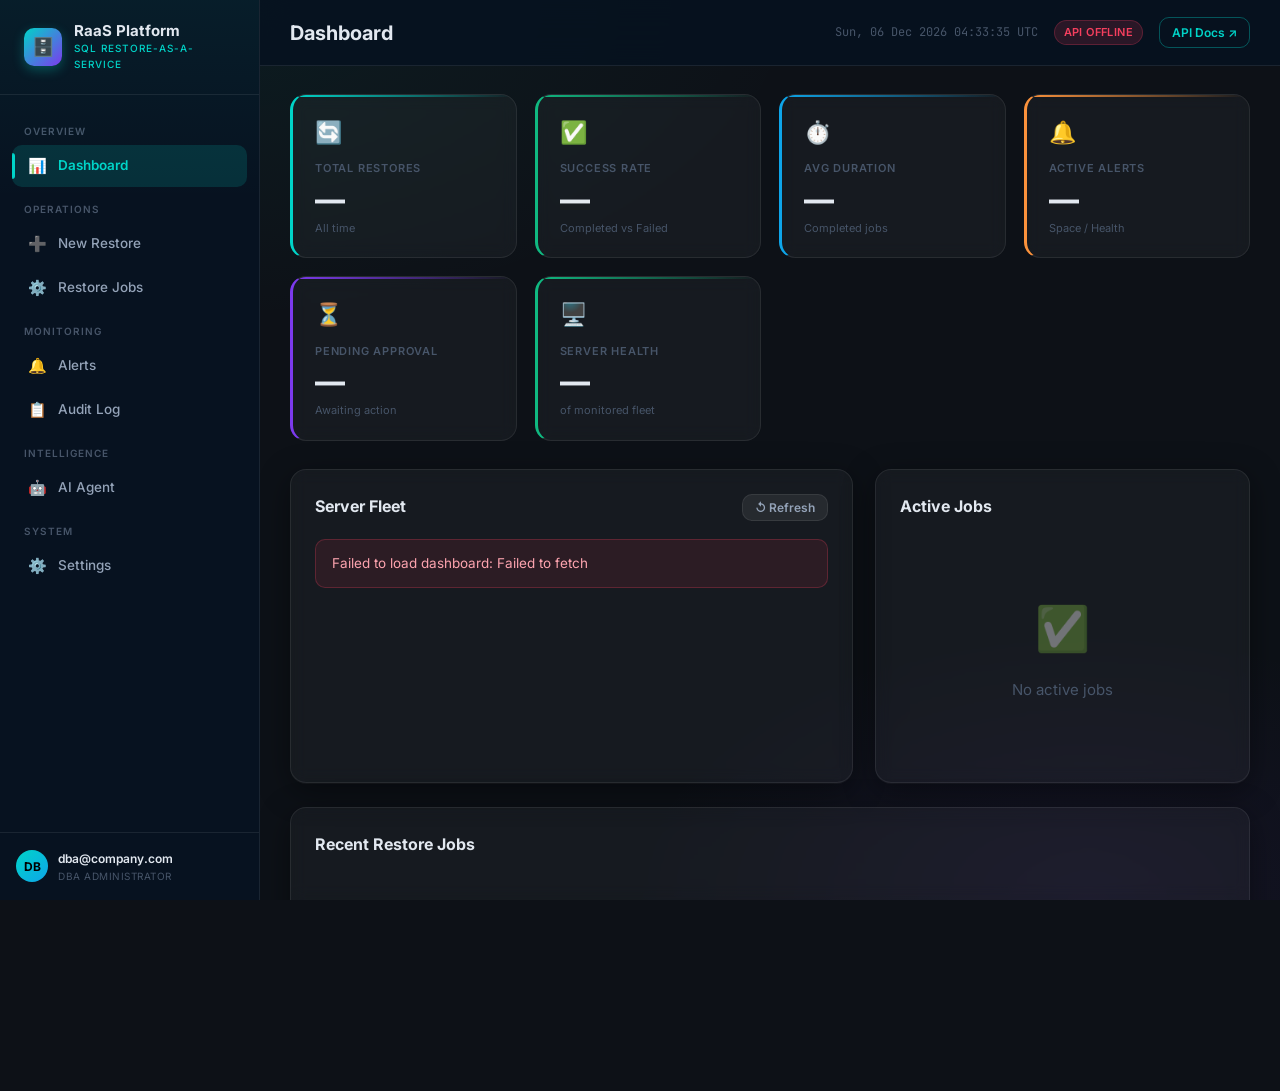
==== commit 3d77bf31: "Update API URL to PythonAnywhere: baishalini.pythonanywhere.com" ====
--- a/ui/index.html
+++ b/ui/index.html
@@ -76,7 +76,7 @@
       <div class="header-right">
         <span class="header-time" id="header-clock"></span>
         <span id="api-status" class="badge info">Connecting…</span>
-        <a href="https://raas-api.onrender.com/docs" target="_blank" class="btn btn-ghost btn-small">API Docs ↗</a>
+        <a href="https://baishalini.pythonanywhere.com/docs" target="_blank" class="btn btn-ghost btn-small">API Docs ↗</a>
       </div>
     </header>
 
@@ -371,7 +371,7 @@
           <div class="card-header">Settings</div>
           <div class="form-group">
             <label>API Endpoint</label>
-            <input type="text" id="setting-api-url" value="https://raas-api.onrender.com" />
+            <input type="text" id="setting-api-url" value="https://baishalini.pythonanywhere.com" />
           </div>
           <div class="form-group">
             <label>Poll Interval (seconds)</label>
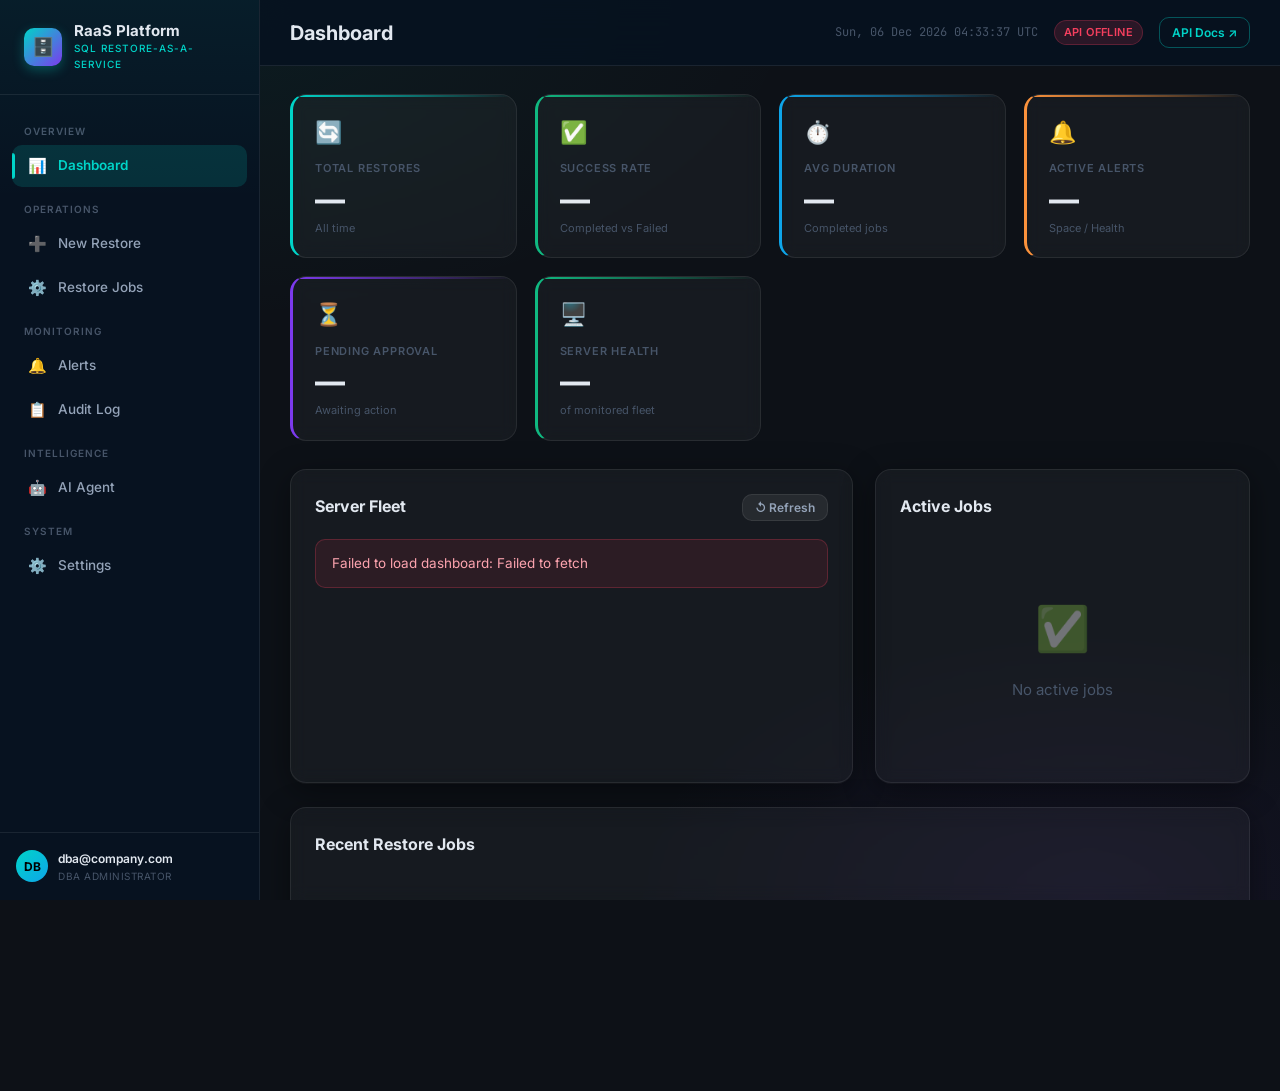
==== commit 6e49a8e7: "Add Vercel config + update API URL to Render" ====
--- a/ui/index.html
+++ b/ui/index.html
@@ -76,7 +76,7 @@
       <div class="header-right">
         <span class="header-time" id="header-clock"></span>
         <span id="api-status" class="badge info">Connecting…</span>
-        <a href="https://baishalini.pythonanywhere.com/docs" target="_blank" class="btn btn-ghost btn-small">API Docs ↗</a>
+        <a href="https://raas-api.onrender.com/docs" target="_blank" class="btn btn-ghost btn-small">API Docs ↗</a>
       </div>
     </header>
 
@@ -371,7 +371,7 @@
           <div class="card-header">Settings</div>
           <div class="form-group">
             <label>API Endpoint</label>
-            <input type="text" id="setting-api-url" value="https://baishalini.pythonanywhere.com" />
+            <input type="text" id="setting-api-url" value="https://raas-api.onrender.com" />
           </div>
           <div class="form-group">
             <label>Poll Interval (seconds)</label>
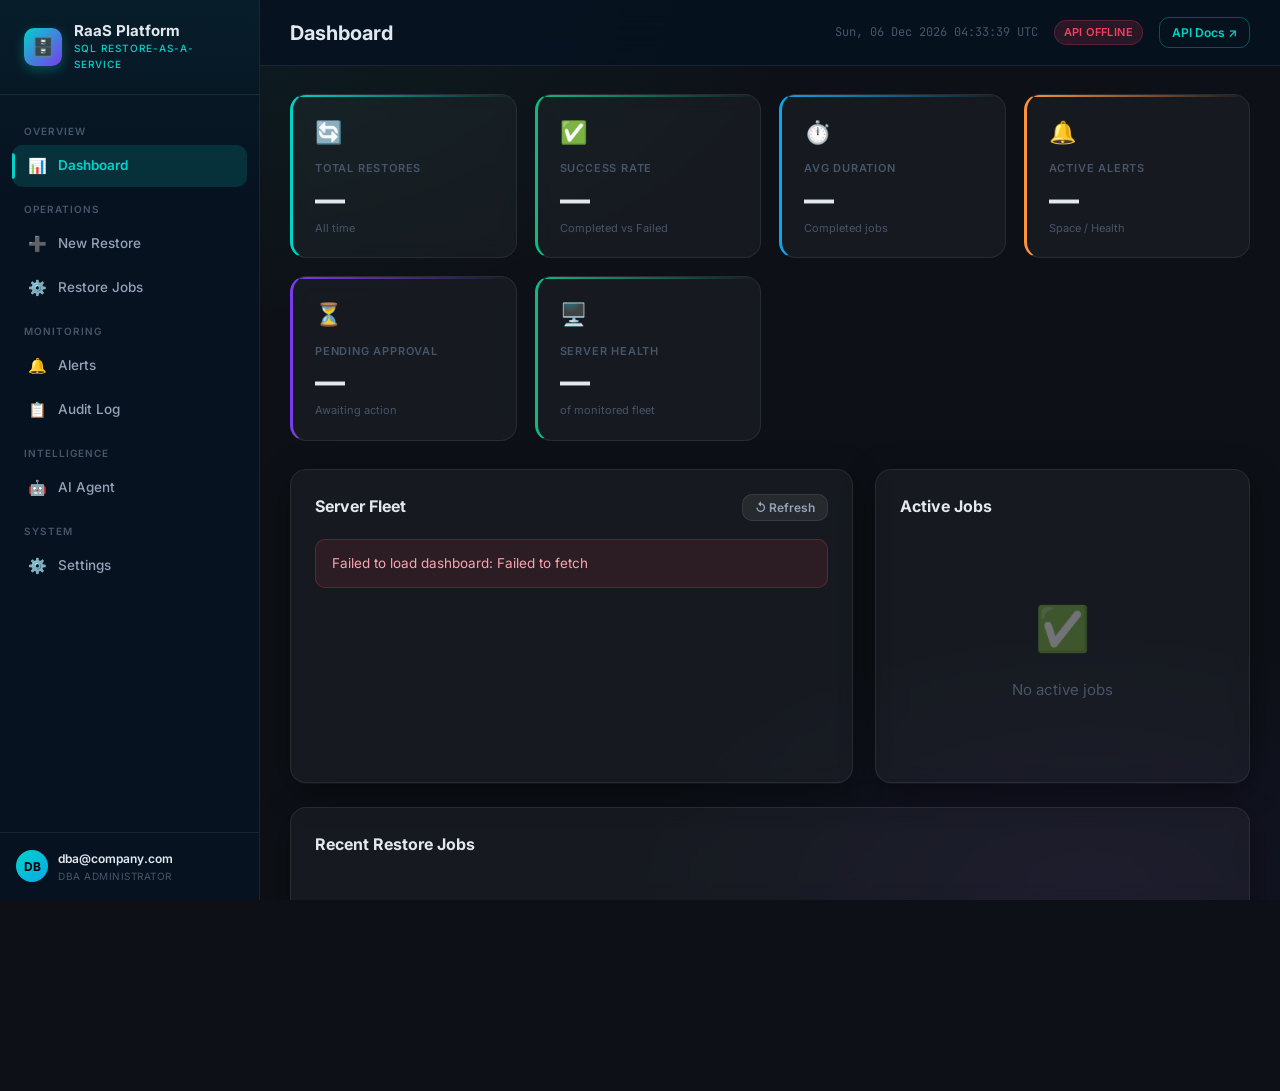
==== commit 25954e93: "Update API URL to live Render: raas-framework.onrender.com" ====
--- a/ui/index.html
+++ b/ui/index.html
@@ -76,7 +76,7 @@
       <div class="header-right">
         <span class="header-time" id="header-clock"></span>
         <span id="api-status" class="badge info">Connecting…</span>
-        <a href="https://raas-api.onrender.com/docs" target="_blank" class="btn btn-ghost btn-small">API Docs ↗</a>
+        <a href="https://raas-framework.onrender.com/docs" target="_blank" class="btn btn-ghost btn-small">API Docs ↗</a>
       </div>
     </header>
 
@@ -371,7 +371,7 @@
           <div class="card-header">Settings</div>
           <div class="form-group">
             <label>API Endpoint</label>
-            <input type="text" id="setting-api-url" value="https://raas-api.onrender.com" />
+            <input type="text" id="setting-api-url" value="https://raas-framework.onrender.com" />
           </div>
           <div class="form-group">
             <label>Poll Interval (seconds)</label>
